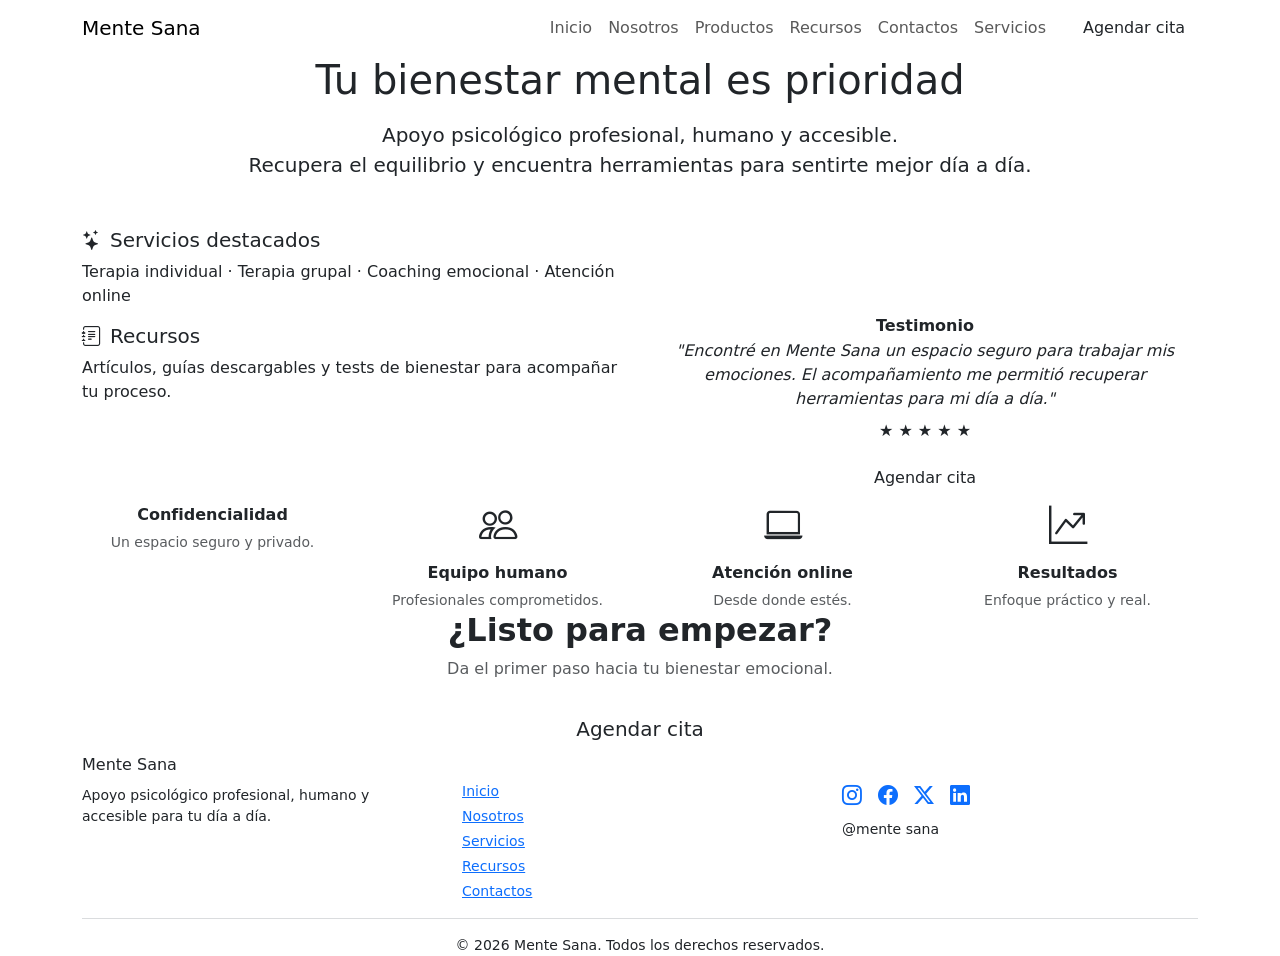
==== index.html @ 9eb772b4 "Add files via upload" ====
<!DOCTYPE html>
<html lang="es">
<head>
  <meta charset="UTF-8">
  <meta name="viewport" content="width=device-width, initial-scale=1.0">
  <title>Mente Sana — Tu bienestar mental es prioridad</title>

  <!-- Bootstrap 5 -->
  <link href="https://cdn.jsdelivr.net/npm/bootstrap@5.3.3/dist/css/bootstrap.min.css" rel="stylesheet">
  <!-- Bootstrap Icons -->
  <link href="https://cdn.jsdelivr.net/npm/bootstrap-icons@1.11.3/font/bootstrap-icons.css" rel="stylesheet">
  <!-- Fuentes -->
  <link rel="preconnect" href="https://fonts.googleapis.com">
  <link rel="preconnect" href="https://fonts.gstatic.com" crossorigin>
  <link href="https://fonts.googleapis.com/css2?family=Poppins:wght@500;600;700;800&family=Inter:wght@400;500;600&display=swap" rel="stylesheet">
  <!-- Estilos propios -->
  <link href="styles.css" rel="stylesheet">
</head>
<body>

  <div class="ms-topband"></div>

  <nav class="navbar navbar-expand-lg ms-nav sticky-top">
    <div class="container">
      <a class="navbar-brand" href="index.html">Mente Sana</a>
      <button class="navbar-toggler" type="button" data-bs-toggle="collapse" data-bs-target="#navMenu">
        <span class="navbar-toggler-icon"></span>
      </button>
      <div class="collapse navbar-collapse" id="navMenu">
        <ul class="navbar-nav ms-auto align-items-lg-center">
          <li class="nav-item"><a class="nav-link" href="index.html">Inicio</a></li>
          <li class="nav-item"><a class="nav-link" href="nosotros.html">Nosotros</a></li>
          <li class="nav-item"><a class="nav-link" href="productos.html">Productos</a></li>
          <li class="nav-item"><a class="nav-link" href="recursos.html">Recursos</a></li>
          <li class="nav-item"><a class="nav-link" href="contactos.html">Contactos</a></li>
          <li class="nav-item"><a class="nav-link" href="servicios.html">Servicios</a></li>
          <li class="nav-item ms-lg-3 mt-2 mt-lg-0">
            <a class="btn btn-ms" href="agendar.html">Agendar cita</a>
          </li>
        </ul>
      </div>
    </div>
  </nav>


  <header class="ms-hero">
    <div class="container">
      <div class="text-center mb-4">
        <h1>Tu bienestar mental es prioridad</h1>
        <p class="lead mt-3">Apoyo psicológico profesional, humano y accesible.<br>
          Recupera el equilibrio y encuentra herramientas para sentirte mejor día a día.</p>
      </div>

      <div class="row g-4 mt-2 align-items-stretch">
        <!-- Tarjeta servicios + recursos -->
        <div class="col-lg-6">
          <div class="ms-floatcard h-100 reveal">
            <h5 class="mb-2"><i class="bi bi-stars text-purple me-2"></i>Servicios destacados</h5>
            <p class="mb-3">Terapia individual · Terapia grupal · Coaching emocional · Atención online</p>
            <h5 class="mb-2"><i class="bi bi-journal-text text-purple me-2"></i>Recursos</h5>
            <p class="mb-0">Artículos, guías descargables y tests de bienestar para acompañar tu proceso.</p>
          </div>
        </div>
        <!-- Tarjeta testimonio -->
        <div class="col-lg-6">
          <div class="ms-floatcard h-100 text-center reveal">
            <div class="ms-avatar d-flex align-items-center justify-content-center mb-3">
              <i class="bi bi-person-fill" style="font-size:3rem;color:#fff;"></i>
            </div>
            <h6 class="fw-bold mb-1">Testimonio</h6>
            <p class="fst-italic mb-2">"Encontré en Mente Sana un espacio seguro para trabajar mis emociones.
              El acompañamiento me permitió recuperar herramientas para mi día a día."</p>
            <div class="ms-stars mb-3">★ ★ ★ ★ ★</div>
            <a href="agendar.html" class="btn btn-ms">Agendar cita</a>
          </div>
        </div>
      </div>
    </div>
  </header>

  <section class="section bg-lav">
    <div class="container">
      <div class="row g-4 text-center">
        <div class="col-6 col-md-3 reveal">
          <i class="bi bi-shield-heart text-purple" style="font-size:2.4rem;"></i>
          <h6 class="mt-2 fw-bold">Confidencialidad</h6>
          <p class="text-muted small mb-0">Un espacio seguro y privado.</p>
        </div>
        <div class="col-6 col-md-3 reveal">
          <i class="bi bi-people text-purple" style="font-size:2.4rem;"></i>
          <h6 class="mt-2 fw-bold">Equipo humano</h6>
          <p class="text-muted small mb-0">Profesionales comprometidos.</p>
        </div>
        <div class="col-6 col-md-3 reveal">
          <i class="bi bi-laptop text-purple" style="font-size:2.4rem;"></i>
          <h6 class="mt-2 fw-bold">Atención online</h6>
          <p class="text-muted small mb-0">Desde donde estés.</p>
        </div>
        <div class="col-6 col-md-3 reveal">
          <i class="bi bi-graph-up-arrow text-purple" style="font-size:2.4rem;"></i>
          <h6 class="mt-2 fw-bold">Resultados</h6>
          <p class="text-muted small mb-0">Enfoque práctico y real.</p>
        </div>
      </div>
    </div>
  </section>

  <section class="section text-center">
    <div class="container">
      <h2 class="fw-bold mb-2 reveal">¿Listo para empezar?</h2>
      <p class="text-muted mb-4 reveal">Da el primer paso hacia tu bienestar emocional.</p>
      <a href="agendar.html" class="btn btn-ms btn-lg reveal">Agendar cita</a>
    </div>
  </section>

  <footer class="ms-footer">
    <div class="container">
      <div class="row gy-4">
        <div class="col-md-4">
          <div class="brand mb-2">Mente Sana</div>
          <p class="small mb-0">Apoyo psicológico profesional, humano y accesible para tu día a día.</p>
        </div>
        <div class="col-md-4">
          <h6 class="text-white">Navegación</h6>
          <div class="d-flex flex-column gap-1 small">
            <a href="index.html">Inicio</a>
            <a href="nosotros.html">Nosotros</a>
            <a href="servicios.html">Servicios</a>
            <a href="recursos.html">Recursos</a>
            <a href="contactos.html">Contactos</a>
          </div>
        </div>
        <div class="col-md-4">
          <h6 class="text-white">Síguenos</h6>
          <div class="fs-5 d-flex gap-3">
            <a href="#"><i class="bi bi-instagram"></i></a>
            <a href="#"><i class="bi bi-facebook"></i></a>
            <a href="#"><i class="bi bi-twitter-x"></i></a>
            <a href="#"><i class="bi bi-linkedin"></i></a>
          </div>
          <p class="small mt-2 mb-0">@mente sana</p>
        </div>
      </div>
      <hr class="border-secondary my-3">
      <p class="text-center small mb-0">© 2026 Mente Sana. Todos los derechos reservados.</p>
    </div>
  </footer>

  <script src="https://cdn.jsdelivr.net/npm/bootstrap@5.3.3/dist/js/bootstrap.bundle.min.js"></script>
  <script src="js/main.js"></script>
</body>
</html>
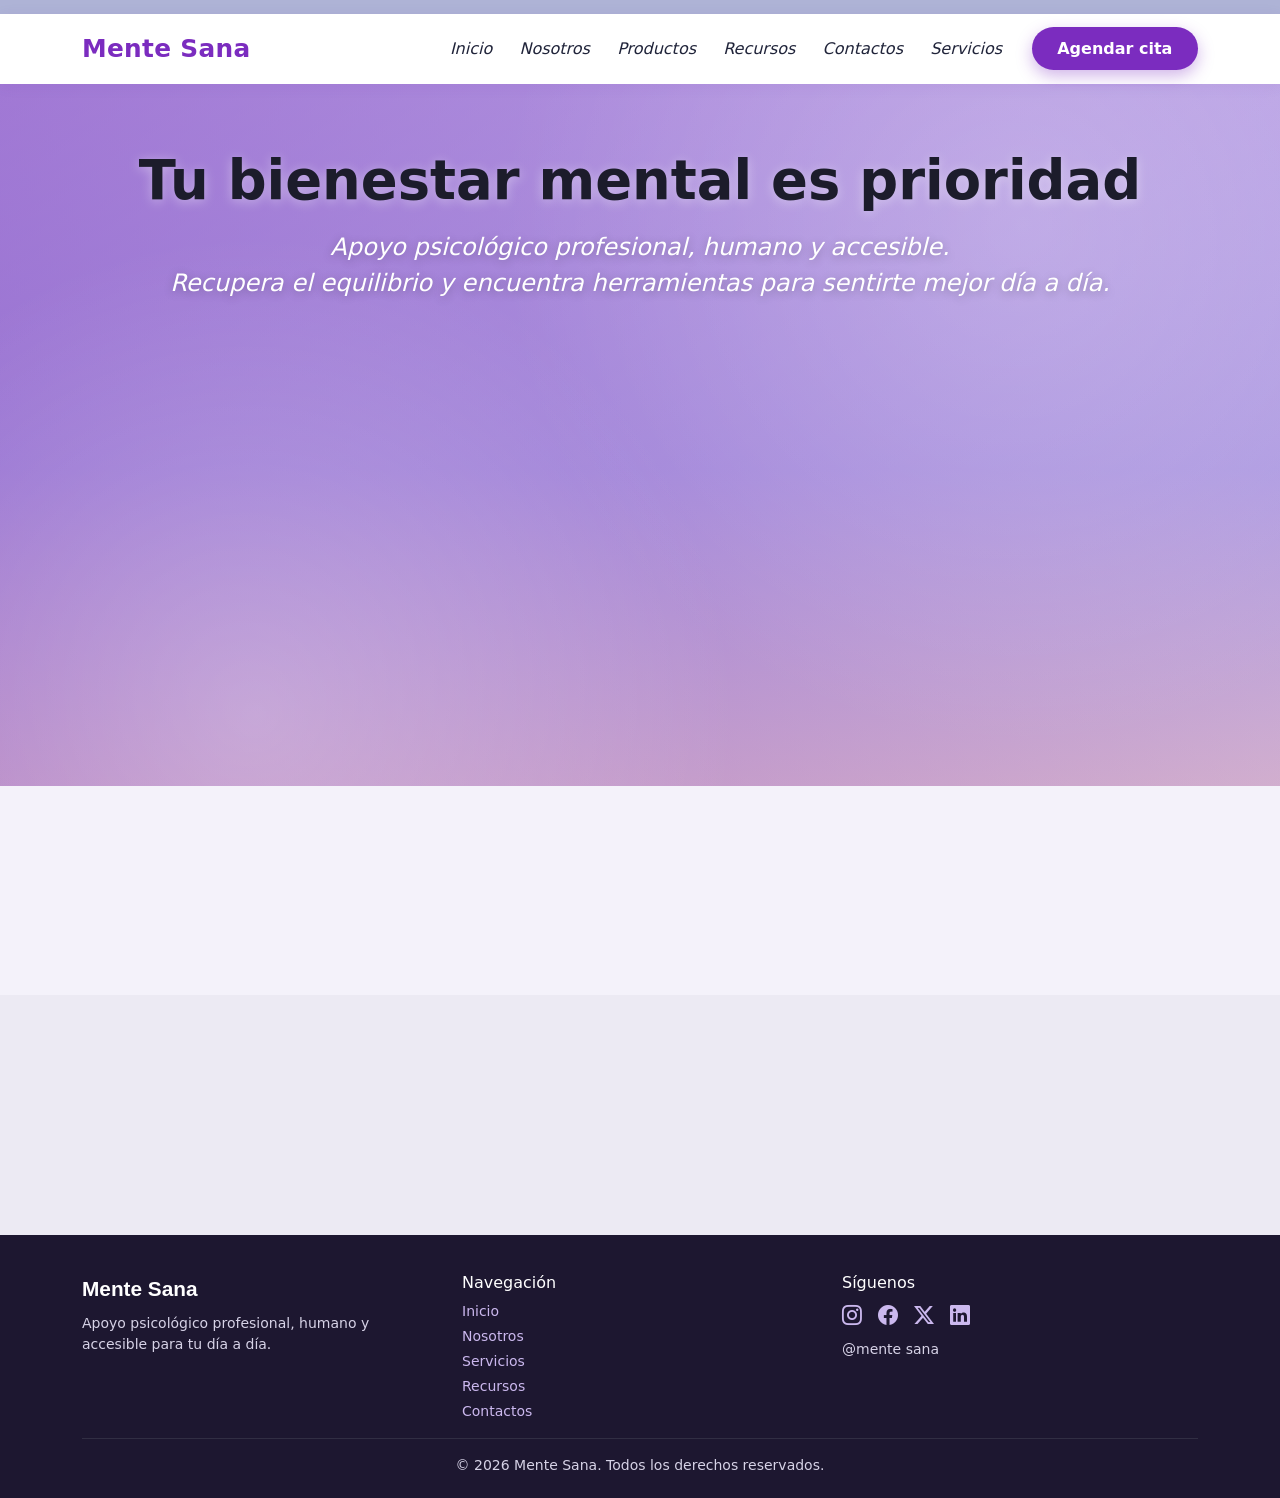
==== commit 8eea215e: "Update index.html" ====
--- a/index.html
+++ b/index.html
@@ -14,7 +14,7 @@
   <link rel="preconnect" href="https://fonts.gstatic.com" crossorigin>
   <link href="https://fonts.googleapis.com/css2?family=Poppins:wght@500;600;700;800&family=Inter:wght@400;500;600&display=swap" rel="stylesheet">
   <!-- Estilos propios -->
-  <link href="styles.css" rel="stylesheet">
+  <link rel="stylesheet" href="css/styles.css">
 </head>
 <body>
 
--- a/css/styles.css
+++ b/css/styles.css
@@ -0,0 +1,319 @@
+/* =========================================================
+   MENTE SANA — Hoja de estilos principal
+   Paleta morada + lavanda, tipografía Poppins / Inter
+   ========================================================= */
+
+:root {
+  --ms-purple: #7B2CBF;
+  --ms-purple-dark: #5E1B9E;
+  --ms-purple-light: #9D4EDD;
+  --ms-lavender: #ECEAF4;
+  --ms-lavender-soft: #F4F2FA;
+  --ms-band: #AEB3D6;
+  --ms-bg: #ECEAF3;
+  --ms-card: #ffffff;
+  --ms-text: #20243a;
+  --ms-muted: #6b7280;
+  --ms-shadow: 0 12px 35px rgba(94, 27, 158, .12);
+  --ms-shadow-sm: 0 6px 18px rgba(94, 27, 158, .10);
+}
+
+* { scroll-behavior: smooth; }
+
+body {
+  font-family: 'Inter', system-ui, -apple-system, sans-serif;
+  color: var(--ms-text);
+  background: var(--ms-bg);
+  margin: 0;
+}
+
+h1, h2, h3, h4, h5, .display-title, .navbar-brand {
+  font-family: 'Poppins', system-ui, sans-serif;
+}
+
+/* ---------- Barra superior lavanda ---------- */
+.ms-topband {
+  height: 14px;
+  background: var(--ms-band);
+}
+
+/* ---------- Navbar ---------- */
+.navbar.ms-nav {
+  background: #ffffff;
+  box-shadow: 0 2px 14px rgba(94, 27, 158, .07);
+  padding-top: .7rem;
+  padding-bottom: .7rem;
+}
+
+.navbar-brand {
+  font-weight: 700;
+  font-size: 1.55rem;
+  color: var(--ms-purple) !important;
+  letter-spacing: .3px;
+}
+
+.ms-nav .nav-link {
+  color: var(--ms-text) !important;
+  font-weight: 500;
+  font-style: italic;
+  margin: 0 .35rem;
+  position: relative;
+  transition: color .2s ease;
+}
+
+.ms-nav .nav-link:hover,
+.ms-nav .nav-link.active {
+  color: var(--ms-purple) !important;
+}
+
+.ms-nav .nav-link::after {
+  content: "";
+  position: absolute;
+  left: 0; bottom: -4px;
+  height: 2px; width: 0;
+  background: var(--ms-purple);
+  transition: width .25s ease;
+}
+.ms-nav .nav-link:hover::after,
+.ms-nav .nav-link.active::after { width: 100%; }
+
+/* ---------- Botones ---------- */
+.btn-ms {
+  background: var(--ms-purple);
+  color: #fff;
+  font-weight: 600;
+  border: none;
+  border-radius: 30px;
+  padding: .6rem 1.6rem;
+  transition: transform .15s ease, background .2s ease, box-shadow .2s ease;
+  box-shadow: 0 6px 16px rgba(123, 44, 191, .35);
+}
+.btn-ms:hover {
+  background: var(--ms-purple-dark);
+  color: #fff;
+  transform: translateY(-2px);
+  box-shadow: 0 10px 22px rgba(123, 44, 191, .42);
+}
+
+.btn-ms-soft {
+  background: var(--ms-purple);
+  color: #fff;
+  border: none;
+  border-radius: 10px;
+  padding: .5rem 1.4rem;
+  font-weight: 600;
+  transition: background .2s ease, transform .15s ease;
+}
+.btn-ms-soft:hover { background: var(--ms-purple-dark); color:#fff; transform: translateY(-2px); }
+
+/* ---------- Hero principal ---------- */
+.ms-hero {
+  position: relative;
+  min-height: 78vh;
+  display: flex;
+  align-items: center;
+  background:
+    linear-gradient(120deg, rgba(123,44,191,.55), rgba(157,78,221,.30)),
+    linear-gradient(180deg, #cfd6ef 0%, #b9c2e6 55%, #e8d8c8 100%);
+  overflow: hidden;
+}
+.ms-hero::after {
+  content:"";
+  position:absolute; inset:0;
+  background: radial-gradient(circle at 20% 90%, rgba(255,255,255,.25), transparent 40%),
+              radial-gradient(circle at 80% 20%, rgba(255,255,255,.20), transparent 45%);
+}
+.ms-hero .container { position: relative; z-index: 2; }
+.ms-hero h1 {
+  font-weight: 800;
+  font-size: clamp(2rem, 5vw, 3.4rem);
+  color: #1c1c2b;
+  text-shadow: 0 2px 12px rgba(255,255,255,.4);
+}
+.ms-hero .lead {
+  color: #ffffff;
+  font-style: italic;
+  font-size: clamp(1rem, 2.2vw, 1.5rem);
+  text-shadow: 0 2px 10px rgba(0,0,0,.25);
+}
+
+/* Tarjetas flotantes del hero */
+.ms-floatcard {
+  background: rgba(255,255,255,.78);
+  backdrop-filter: blur(6px);
+  border-radius: 22px;
+  padding: 1.8rem;
+  box-shadow: var(--ms-shadow);
+}
+.ms-floatcard h5 { font-weight: 700; color: var(--ms-text); }
+
+.ms-avatar {
+  width: 110px; height: 110px;
+  border-radius: 50%;
+  object-fit: cover;
+  border: 4px solid #fff;
+  margin: 0 auto;
+  display:block;
+  background: linear-gradient(135deg, var(--ms-purple-light), var(--ms-purple));
+}
+.ms-stars { color: #f6b40a; font-size: 1.1rem; letter-spacing: 2px; }
+
+/* ---------- Cabecera de sección interna ---------- */
+.ms-pagehead {
+  text-align: center;
+  padding: 2.6rem 1rem 1.2rem;
+}
+.ms-pagehead h2 { font-weight: 700; color: var(--ms-text); }
+.ms-pagehead p { color: var(--ms-muted); margin-bottom: 0; }
+
+/* ---------- Tarjetas genéricas ---------- */
+.ms-card {
+  background: var(--ms-card);
+  border-radius: 20px;
+  box-shadow: var(--ms-shadow-sm);
+  overflow: hidden;
+  height: 100%;
+  transition: transform .2s ease, box-shadow .2s ease;
+  border: 1px solid rgba(123,44,191,.06);
+}
+.ms-card:hover { transform: translateY(-6px); box-shadow: var(--ms-shadow); }
+
+/* Imagen-placeholder con degradado + icono */
+.ms-imgph {
+  height: 190px;
+  display: flex;
+  align-items: center;
+  justify-content: center;
+  color: #fff;
+  font-size: 3rem;
+  background: linear-gradient(135deg, var(--ms-purple-light), var(--ms-purple));
+}
+.ms-imgph.alt1 { background: linear-gradient(135deg, #9d8df1, #6a5acd); }
+.ms-imgph.alt2 { background: linear-gradient(135deg, #f0a6c9, #b15fa8); }
+.ms-imgph.alt3 { background: linear-gradient(135deg, #7dd0c4, #3a9b8f); }
+.ms-imgph.alt4 { background: linear-gradient(135deg, #f7b267, #e98a3c); }
+
+/* ---------- Sección Nosotros ---------- */
+.ms-feature-icon {
+  width: 120px; height: 120px; flex: 0 0 120px;
+  border-radius: 16px;
+  display:flex; align-items:center; justify-content:center;
+  color:#fff; font-size: 2.4rem;
+  background: linear-gradient(135deg, var(--ms-purple-light), var(--ms-purple));
+}
+
+/* ---------- Sección Servicios (fondo oscuro) ---------- */
+.ms-services {
+  background:
+    linear-gradient(180deg, rgba(20,15,35,.85), rgba(20,15,35,.85)),
+    linear-gradient(135deg, #3b2a55, #1d1530);
+  padding: 3rem 0 4rem;
+}
+.ms-services h2 { color:#fff; }
+.ms-service-card {
+  background: rgba(255,255,255,.92);
+  border-radius: 22px;
+  padding: 1.4rem;
+  height: 100%;
+  box-shadow: var(--ms-shadow);
+}
+.ms-service-card .ms-imgph { border-radius: 14px; height: 170px; }
+
+/* ---------- Formularios ---------- */
+.ms-form-card {
+  background: rgba(255,255,255,.65);
+  border-radius: 22px;
+  padding: 2rem;
+  box-shadow: var(--ms-shadow-sm);
+}
+.form-control, .form-select {
+  border-radius: 12px;
+  padding: .8rem 1rem;
+  border: 1px solid #e2def0;
+}
+.form-control:focus, .form-select:focus {
+  border-color: var(--ms-purple-light);
+  box-shadow: 0 0 0 .2rem rgba(123,44,191,.15);
+}
+
+/* ---------- Mapa / ubicación ---------- */
+.ms-map {
+  border-radius: 18px;
+  min-height: 320px;
+  background:
+    radial-gradient(circle at 70% 45%, rgba(214,40,57,.0) 0 18px, transparent 19px),
+    linear-gradient(135deg, #f3d9c0, #e8c4a8 60%, #cfe2f3);
+  position: relative;
+  display:flex; align-items:center; justify-content:center;
+  box-shadow: var(--ms-shadow-sm);
+}
+.ms-map .pin {
+  font-size: 3.2rem; color: #d62839;
+  filter: drop-shadow(0 6px 6px rgba(0,0,0,.25));
+}
+
+/* ---------- Agendar cita ---------- */
+.ms-appoint {
+  background:
+    linear-gradient(180deg, rgba(20,20,35,.78), rgba(20,20,35,.78)),
+    linear-gradient(135deg, #2c2640, #14101f);
+  padding: 2.4rem 0 4rem;
+}
+.ms-appoint h2, .ms-appoint .subtitle { color:#fff; }
+.ms-panel {
+  background:#fff;
+  border-radius: 18px;
+  padding: 1.6rem;
+  height: 100%;
+  box-shadow: var(--ms-shadow);
+}
+.ms-panel h4 { color: var(--ms-purple); font-weight:700; text-align:center; }
+
+/* Calendario */
+.ms-cal-head { display:flex; align-items:center; justify-content:space-between; margin-bottom:.4rem; }
+.ms-cal-head .month { font-weight:700; font-size:1.25rem; text-align:center; flex:1; }
+.ms-cal-nav { background:none; border:none; color:var(--ms-text); font-size:1.4rem; cursor:pointer; }
+.ms-cal-year { text-align:center; color:var(--ms-muted); margin-bottom:.6rem; }
+table.ms-cal { width:100%; text-align:center; border-collapse:collapse; }
+table.ms-cal th { color:var(--ms-text); padding:.35rem 0; font-weight:700; }
+table.ms-cal td { padding:.35rem 0; cursor:pointer; border-radius:8px; transition: background .15s ease; }
+table.ms-cal td:hover:not(.empty) { background: var(--ms-lavender); }
+table.ms-cal td.sun { color:#d62839; }
+table.ms-cal td.selected { background: var(--ms-purple); color:#fff; font-weight:700; }
+
+.ms-check { font-size: 5rem; color:#22c55e; }
+
+/* Confirmación oculta por defecto */
+#confirmBox { display:none; }
+
+/* ---------- Footer ---------- */
+.ms-footer {
+  background: #1d1730;
+  color: #d6d2e6;
+  padding: 2.4rem 0 1.4rem;
+}
+.ms-footer a { color:#cbb8ee; text-decoration:none; }
+.ms-footer a:hover { color:#fff; }
+.ms-footer .brand { color:#fff; font-weight:700; font-family:'Poppins',sans-serif; font-size:1.3rem; }
+
+/* ---------- Utilidades ---------- */
+.section { padding: 3rem 0; }
+.text-purple { color: var(--ms-purple) !important; }
+.bg-lav { background: var(--ms-lavender-soft); }
+
+/* Animación de aparición */
+.reveal { opacity:0; transform: translateY(22px); transition: opacity .6s ease, transform .6s ease; }
+.reveal.show { opacity:1; transform:none; }
+
+@media (prefers-reduced-motion: reduce) {
+  * { scroll-behavior: auto; }
+  .reveal { transition:none; opacity:1; transform:none; }
+}
+
+/* ---------- Responsive ---------- */
+@media (max-width: 991px) {
+  .ms-hero { min-height: auto; padding: 3rem 0; }
+  .ms-feature-icon { width:90px; height:90px; flex-basis:90px; font-size:1.9rem; }
+}
+
+.card-img-top{height:220px;object-fit:cover;width:100%;}
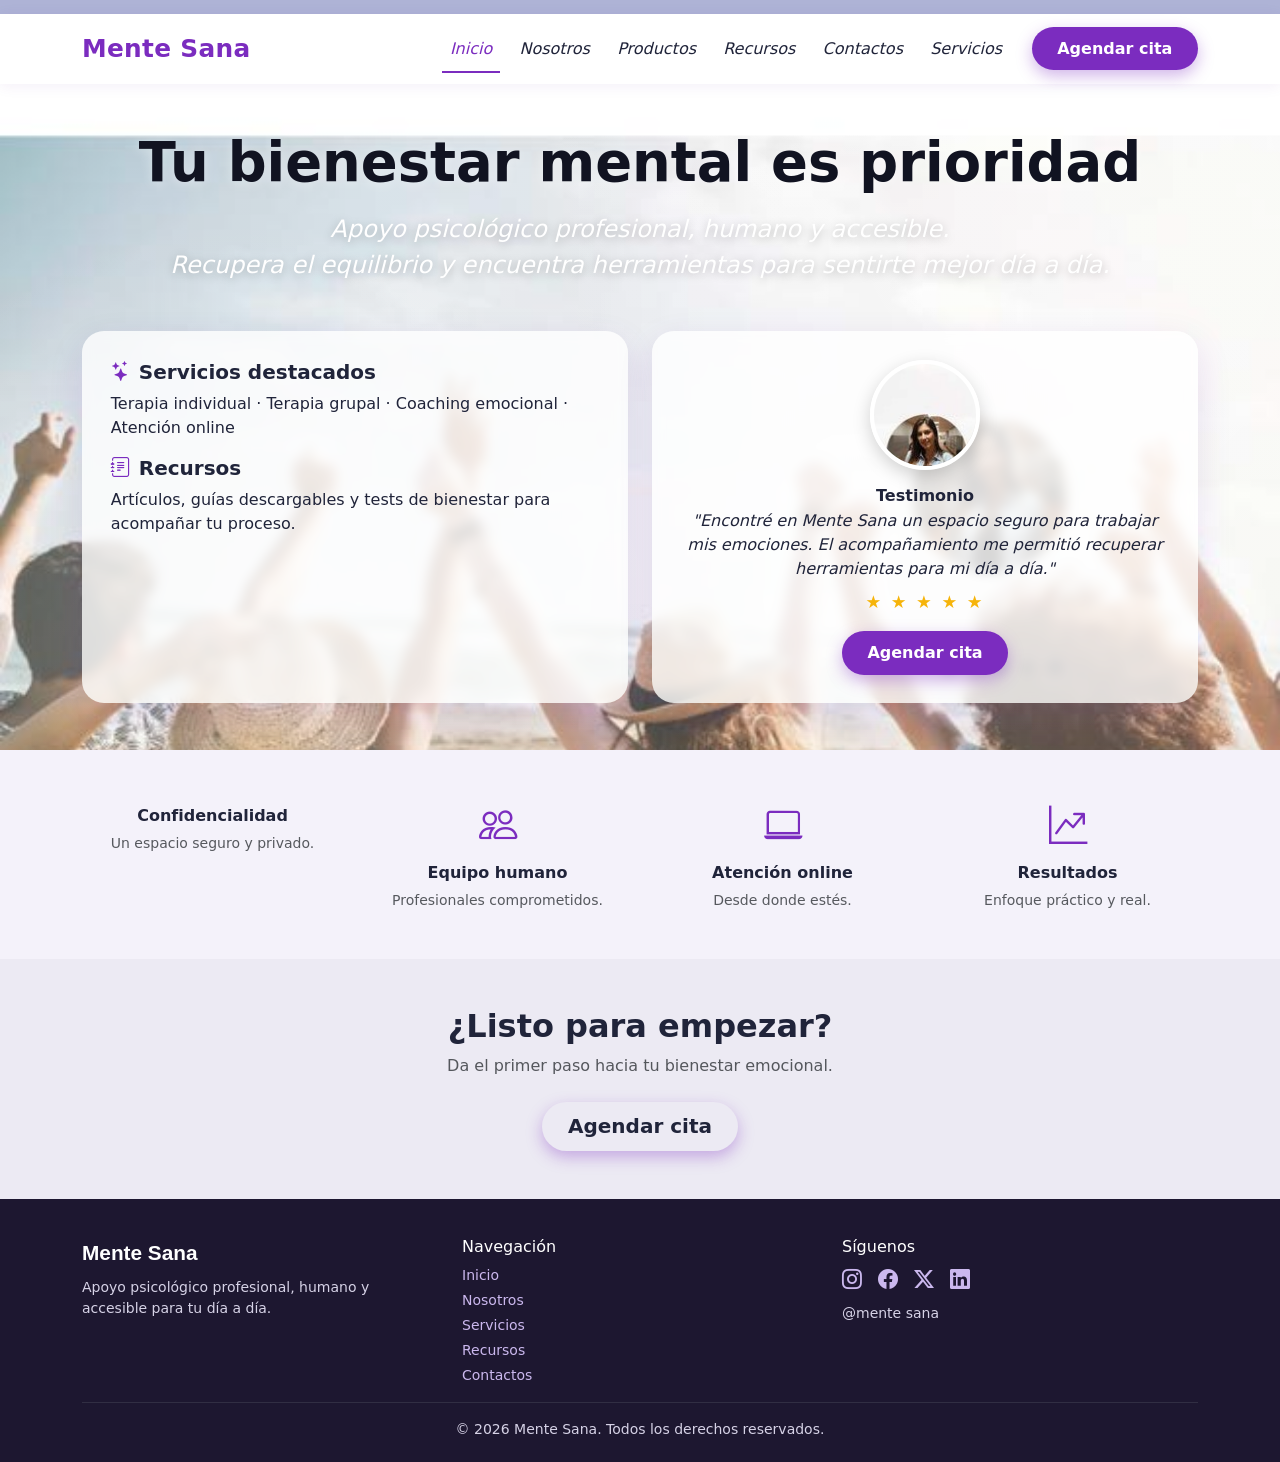
==== commit 3edc184b: "Add files via upload" ====
--- a/index.html
+++ b/index.html
@@ -14,7 +14,7 @@
   <link rel="preconnect" href="https://fonts.gstatic.com" crossorigin>
   <link href="https://fonts.googleapis.com/css2?family=Poppins:wght@500;600;700;800&family=Inter:wght@400;500;600&display=swap" rel="stylesheet">
   <!-- Estilos propios -->
-  <link rel="stylesheet" href="css/styles.css">
+  <link href="styles.css" rel="stylesheet">
 </head>
 <body>
 
@@ -64,9 +64,7 @@
         <!-- Tarjeta testimonio -->
         <div class="col-lg-6">
           <div class="ms-floatcard h-100 text-center reveal">
-            <div class="ms-avatar d-flex align-items-center justify-content-center mb-3">
-              <i class="bi bi-person-fill" style="font-size:3rem;color:#fff;"></i>
-            </div>
+            <img src="imagenes/testimonial.jpg" class="ms-avatar mb-3" alt="Testimonio de paciente">
             <h6 class="fw-bold mb-1">Testimonio</h6>
             <p class="fst-italic mb-2">"Encontré en Mente Sana un espacio seguro para trabajar mis emociones.
               El acompañamiento me permitió recuperar herramientas para mi día a día."</p>
@@ -147,6 +145,6 @@
   </footer>
 
   <script src="https://cdn.jsdelivr.net/npm/bootstrap@5.3.3/dist/js/bootstrap.bundle.min.js"></script>
-  <script src="js/main.js"></script>
+  <script src="main.js"></script>
 </body>
 </html>
--- a/styles.css
+++ b/styles.css
@@ -0,0 +1,332 @@
+/* =========================================================
+   MENTE SANA — Hoja de estilos principal
+   Paleta morada + lavanda, tipografía Poppins / Inter
+   ========================================================= */
+
+:root {
+  --ms-purple: #7B2CBF;
+  --ms-purple-dark: #5E1B9E;
+  --ms-purple-light: #9D4EDD;
+  --ms-lavender: #ECEAF4;
+  --ms-lavender-soft: #F4F2FA;
+  --ms-band: #AEB3D6;
+  --ms-bg: #ECEAF3;
+  --ms-card: #ffffff;
+  --ms-text: #20243a;
+  --ms-muted: #6b7280;
+  --ms-shadow: 0 12px 35px rgba(94, 27, 158, .12);
+  --ms-shadow-sm: 0 6px 18px rgba(94, 27, 158, .10);
+}
+
+* { scroll-behavior: smooth; }
+
+body {
+  font-family: 'Inter', system-ui, -apple-system, sans-serif;
+  color: var(--ms-text);
+  background: var(--ms-bg);
+  margin: 0;
+}
+
+h1, h2, h3, h4, h5, .display-title, .navbar-brand {
+  font-family: 'Poppins', system-ui, sans-serif;
+}
+
+/* ---------- Barra superior lavanda ---------- */
+.ms-topband {
+  height: 14px;
+  background: var(--ms-band);
+}
+
+/* ---------- Navbar ---------- */
+.navbar.ms-nav {
+  background: #ffffff;
+  box-shadow: 0 2px 14px rgba(94, 27, 158, .07);
+  padding-top: .7rem;
+  padding-bottom: .7rem;
+}
+
+.navbar-brand {
+  font-weight: 700;
+  font-size: 1.55rem;
+  color: var(--ms-purple) !important;
+  letter-spacing: .3px;
+}
+
+.ms-nav .nav-link {
+  color: var(--ms-text) !important;
+  font-weight: 500;
+  font-style: italic;
+  margin: 0 .35rem;
+  position: relative;
+  transition: color .2s ease;
+}
+
+.ms-nav .nav-link:hover,
+.ms-nav .nav-link.active {
+  color: var(--ms-purple) !important;
+}
+
+.ms-nav .nav-link::after {
+  content: "";
+  position: absolute;
+  left: 0; bottom: -4px;
+  height: 2px; width: 0;
+  background: var(--ms-purple);
+  transition: width .25s ease;
+}
+.ms-nav .nav-link:hover::after,
+.ms-nav .nav-link.active::after { width: 100%; }
+
+/* ---------- Botones ---------- */
+.btn-ms {
+  background: var(--ms-purple);
+  color: #fff;
+  font-weight: 600;
+  border: none;
+  border-radius: 30px;
+  padding: .6rem 1.6rem;
+  transition: transform .15s ease, background .2s ease, box-shadow .2s ease;
+  box-shadow: 0 6px 16px rgba(123, 44, 191, .35);
+}
+.btn-ms:hover {
+  background: var(--ms-purple-dark);
+  color: #fff;
+  transform: translateY(-2px);
+  box-shadow: 0 10px 22px rgba(123, 44, 191, .42);
+}
+
+.btn-ms-soft {
+  background: var(--ms-purple);
+  color: #fff;
+  border: none;
+  border-radius: 10px;
+  padding: .5rem 1.4rem;
+  font-weight: 600;
+  transition: background .2s ease, transform .15s ease;
+}
+.btn-ms-soft:hover { background: var(--ms-purple-dark); color:#fff; transform: translateY(-2px); }
+
+/* ---------- Hero principal ---------- */
+.ms-hero {
+  position: relative;
+  min-height: 78vh;
+  display: flex;
+  align-items: center;
+  background:
+    linear-gradient(180deg, rgba(255,255,255,.28), rgba(255,255,255,.18)),
+    url("imagenes/home-bg.jpg") center/cover no-repeat;
+  overflow: hidden;
+}
+.ms-hero::after {
+  content:"";
+  position:absolute; inset:0;
+  background: radial-gradient(circle at 20% 90%, rgba(255,255,255,.25), transparent 40%),
+              radial-gradient(circle at 80% 20%, rgba(255,255,255,.20), transparent 45%);
+}
+.ms-hero .container { position: relative; z-index: 2; }
+.ms-hero h1 {
+  font-weight: 800;
+  font-size: clamp(2rem, 5vw, 3.4rem);
+  color: #1c1c2b;
+  text-shadow: 0 2px 12px rgba(255,255,255,.4);
+}
+.ms-hero .lead {
+  color: #ffffff;
+  font-style: italic;
+  font-size: clamp(1rem, 2.2vw, 1.5rem);
+  text-shadow: 0 2px 10px rgba(0,0,0,.25);
+}
+
+/* Tarjetas flotantes del hero */
+.ms-floatcard {
+  background: rgba(255,255,255,.78);
+  backdrop-filter: blur(6px);
+  border-radius: 22px;
+  padding: 1.8rem;
+  box-shadow: var(--ms-shadow);
+}
+.ms-floatcard h5 { font-weight: 700; color: var(--ms-text); }
+
+.ms-avatar {
+  width: 110px; height: 110px;
+  border-radius: 50%;
+  object-fit: cover;
+  border: 4px solid #fff;
+  margin: 0 auto;
+  display:block;
+  background: linear-gradient(135deg, var(--ms-purple-light), var(--ms-purple));
+}
+.ms-stars { color: #f6b40a; font-size: 1.1rem; letter-spacing: 2px; }
+
+/* ---------- Cabecera de sección interna ---------- */
+.ms-pagehead {
+  text-align: center;
+  padding: 2.6rem 1rem 1.2rem;
+}
+.ms-pagehead h2 { font-weight: 700; color: var(--ms-text); }
+.ms-pagehead p { color: var(--ms-muted); margin-bottom: 0; }
+
+/* ---------- Tarjetas genéricas ---------- */
+.ms-card {
+  background: var(--ms-card);
+  border-radius: 20px;
+  box-shadow: var(--ms-shadow-sm);
+  overflow: hidden;
+  height: 100%;
+  transition: transform .2s ease, box-shadow .2s ease;
+  border: 1px solid rgba(123,44,191,.06);
+}
+.ms-card:hover { transform: translateY(-6px); box-shadow: var(--ms-shadow); }
+
+/* Imagen-placeholder con degradado + icono */
+.ms-imgph {
+  height: 190px;
+  display: flex;
+  align-items: center;
+  justify-content: center;
+  color: #fff;
+  font-size: 3rem;
+  background: linear-gradient(135deg, var(--ms-purple-light), var(--ms-purple));
+}
+.ms-imgph.alt1 { background: linear-gradient(135deg, #9d8df1, #6a5acd); }
+.ms-imgph.alt2 { background: linear-gradient(135deg, #f0a6c9, #b15fa8); }
+.ms-imgph.alt3 { background: linear-gradient(135deg, #7dd0c4, #3a9b8f); }
+.ms-imgph.alt4 { background: linear-gradient(135deg, #f7b267, #e98a3c); }
+
+/* ---------- Sección Nosotros ---------- */
+.ms-feature-icon {
+  width: 120px; height: 120px; flex: 0 0 120px;
+  border-radius: 16px;
+  display:flex; align-items:center; justify-content:center;
+  color:#fff; font-size: 2.4rem;
+  background: linear-gradient(135deg, var(--ms-purple-light), var(--ms-purple));
+}
+
+/* ---------- Sección Servicios (fondo oscuro) ---------- */
+.ms-services {
+  background:
+    linear-gradient(180deg, rgba(0,0,0,.34), rgba(0,0,0,.40)),
+    url("imagenes/services-bg.jpg") center/cover no-repeat;
+  padding: 3rem 0 4rem;
+}
+.ms-services h2 { color:#fff; }
+.ms-service-card {
+  background: rgba(255,255,255,.92);
+  border-radius: 22px;
+  padding: 1.4rem;
+  height: 100%;
+  box-shadow: var(--ms-shadow);
+}
+.ms-service-card .ms-imgph { border-radius: 14px; height: 170px; }
+
+/* ---------- Formularios ---------- */
+.ms-form-card {
+  background: rgba(255,255,255,.65);
+  border-radius: 22px;
+  padding: 2rem;
+  box-shadow: var(--ms-shadow-sm);
+}
+.form-control, .form-select {
+  border-radius: 12px;
+  padding: .8rem 1rem;
+  border: 1px solid #e2def0;
+}
+.form-control:focus, .form-select:focus {
+  border-color: var(--ms-purple-light);
+  box-shadow: 0 0 0 .2rem rgba(123,44,191,.15);
+}
+
+/* ---------- Mapa / ubicación ---------- */
+.ms-map {
+  border-radius: 18px;
+  min-height: 320px;
+  background:
+    radial-gradient(circle at 70% 45%, rgba(214,40,57,.0) 0 18px, transparent 19px),
+    linear-gradient(135deg, #f3d9c0, #e8c4a8 60%, #cfe2f3);
+  position: relative;
+  display:flex; align-items:center; justify-content:center;
+  box-shadow: var(--ms-shadow-sm);
+}
+.ms-map .pin {
+  font-size: 3.2rem; color: #d62839;
+  filter: drop-shadow(0 6px 6px rgba(0,0,0,.25));
+}
+
+/* ---------- Agendar cita ---------- */
+.ms-appoint {
+  background:
+    linear-gradient(180deg, rgba(12,18,31,.45), rgba(12,18,31,.55)),
+    url("imagenes/agenda-bg.jpg") center/cover no-repeat;
+  padding: 2.4rem 0 4rem;
+}
+.ms-appoint h2, .ms-appoint .subtitle { color:#fff; }
+.ms-panel {
+  background:#fff;
+  border-radius: 18px;
+  padding: 1.6rem;
+  height: 100%;
+  box-shadow: var(--ms-shadow);
+}
+.ms-panel h4 { color: var(--ms-purple); font-weight:700; text-align:center; }
+
+/* Calendario */
+.ms-cal-head { display:flex; align-items:center; justify-content:space-between; margin-bottom:.4rem; }
+.ms-cal-head .month { font-weight:700; font-size:1.25rem; text-align:center; flex:1; }
+.ms-cal-nav { background:none; border:none; color:var(--ms-text); font-size:1.4rem; cursor:pointer; }
+.ms-cal-year { text-align:center; color:var(--ms-muted); margin-bottom:.6rem; }
+table.ms-cal { width:100%; text-align:center; border-collapse:collapse; }
+table.ms-cal th { color:var(--ms-text); padding:.35rem 0; font-weight:700; }
+table.ms-cal td { padding:.35rem 0; cursor:pointer; border-radius:8px; transition: background .15s ease; }
+table.ms-cal td:hover:not(.empty) { background: var(--ms-lavender); }
+table.ms-cal td.sun { color:#d62839; }
+table.ms-cal td.selected { background: var(--ms-purple); color:#fff; font-weight:700; }
+
+.ms-check { font-size: 5rem; color:#22c55e; }
+
+/* Confirmación oculta por defecto */
+#confirmBox { display:none; }
+
+/* ---------- Footer ---------- */
+.ms-footer {
+  background: #1d1730;
+  color: #d6d2e6;
+  padding: 2.4rem 0 1.4rem;
+}
+.ms-footer a { color:#cbb8ee; text-decoration:none; }
+.ms-footer a:hover { color:#fff; }
+.ms-footer .brand { color:#fff; font-weight:700; font-family:'Poppins',sans-serif; font-size:1.3rem; }
+
+/* ---------- Utilidades ---------- */
+.section { padding: 3rem 0; }
+.text-purple { color: var(--ms-purple) !important; }
+.bg-lav { background: var(--ms-lavender-soft); }
+
+/* Animación de aparición */
+.reveal { opacity:0; transform: translateY(22px); transition: opacity .6s ease, transform .6s ease; }
+.reveal.show { opacity:1; transform:none; }
+
+@media (prefers-reduced-motion: reduce) {
+  * { scroll-behavior: auto; }
+  .reveal { transition:none; opacity:1; transform:none; }
+}
+
+/* ---------- Responsive ---------- */
+@media (max-width: 991px) {
+  .ms-hero { min-height: auto; padding: 3rem 0; }
+  .ms-feature-icon { width:90px; height:90px; flex-basis:90px; font-size:1.9rem; }
+}
+
+.card-img-top{height:220px;object-fit:cover;width:100%;}
+
+
+/* Ajustes de imágenes según el diseño de referencia */
+.ms-hero { min-height: 74vh; }
+.ms-hero h1 { color:#111321; }
+.ms-avatar { border:4px solid #fff; box-shadow:0 6px 18px rgba(0,0,0,.18); }
+.ms-feature-photo{width:170px;height:105px;object-fit:cover;border-radius:4px;box-shadow:var(--ms-shadow-sm);flex:0 0 170px;}
+.ms-services{min-height:620px;}
+.ms-service-card{background:rgba(255,255,255,.82);backdrop-filter:blur(2px);}
+.ms-service-card img{height:170px;object-fit:cover;border-radius:2px;}
+.ms-appoint{min-height:650px;}
+.confirm-img{max-width:170px;width:70%;height:auto;display:block;margin:0 auto 1rem;}
+.card-img-top{height:220px;object-fit:cover;width:100%;}
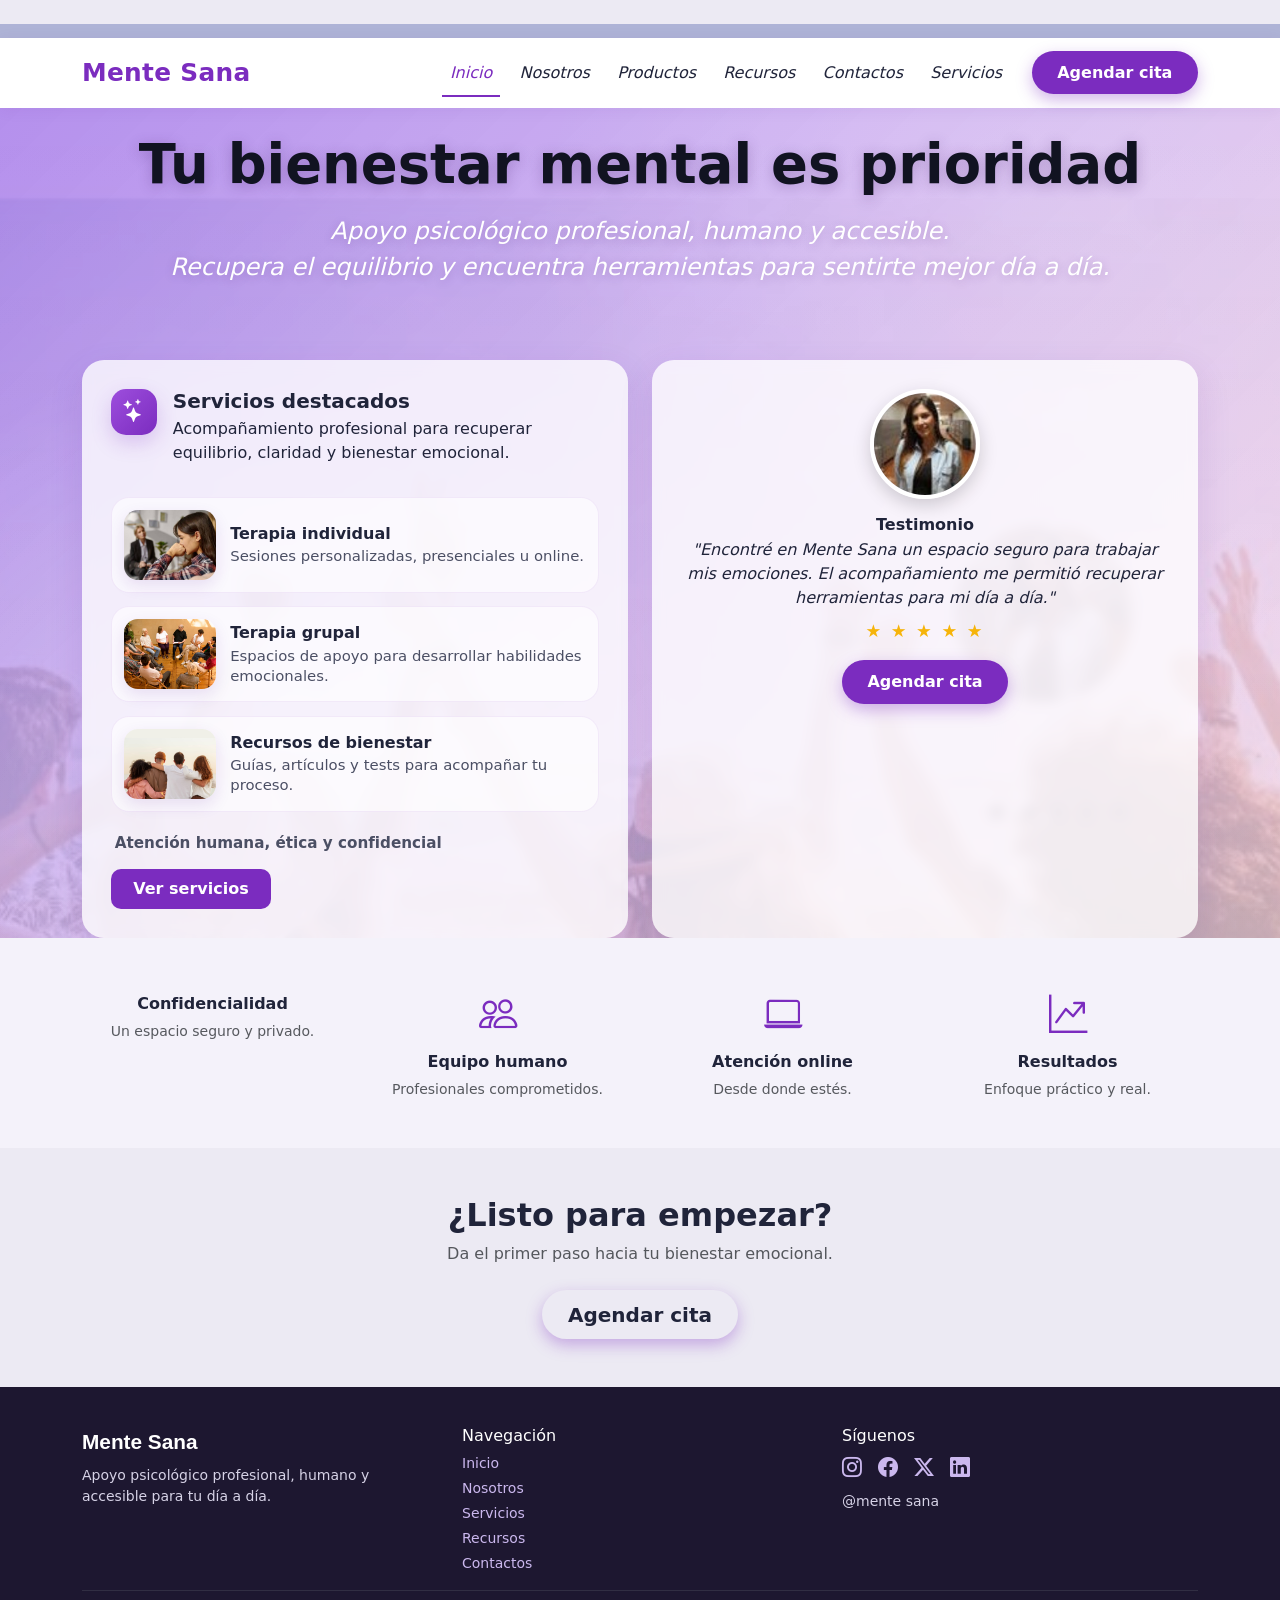
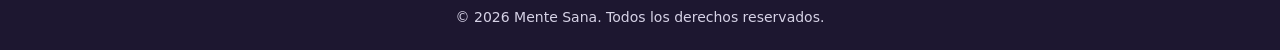
==== commit 240809e8: "Add files via upload" ====
--- a/index.html
+++ b/index.html
@@ -3,6 +3,7 @@
 <head>
   <meta charset="UTF-8">
   <meta name="viewport" content="width=device-width, initial-scale=1.0">
+  <br>
   <title>Mente Sana — Tu bienestar mental es prioridad</title>
 
   <!-- Bootstrap 5 -->
@@ -46,19 +47,54 @@
   <header class="ms-hero">
     <div class="container">
       <div class="text-center mb-4">
+        <br>
         <h1>Tu bienestar mental es prioridad</h1>
         <p class="lead mt-3">Apoyo psicológico profesional, humano y accesible.<br>
           Recupera el equilibrio y encuentra herramientas para sentirte mejor día a día.</p>
       </div>
 
       <div class="row g-4 mt-2 align-items-stretch">
-        <!-- Tarjeta servicios + recursos -->
+        <!-- Tarjeta servicios + recursos mejorada -->
         <div class="col-lg-6">
-          <div class="ms-floatcard h-100 reveal">
-            <h5 class="mb-2"><i class="bi bi-stars text-purple me-2"></i>Servicios destacados</h5>
-            <p class="mb-3">Terapia individual · Terapia grupal · Coaching emocional · Atención online</p>
-            <h5 class="mb-2"><i class="bi bi-journal-text text-purple me-2"></i>Recursos</h5>
-            <p class="mb-0">Artículos, guías descargables y tests de bienestar para acompañar tu proceso.</p>
+          <div class="ms-floatcard ms-home-card h-100 reveal">
+            <div class="d-flex align-items-start gap-3 mb-3">
+              <div class="ms-home-icon"><i class="bi bi-stars"></i></div>
+              <div>
+                <h5 class="mb-1">Servicios destacados</h5>
+                <p class="mb-0">Acompañamiento profesional para recuperar equilibrio, claridad y bienestar emocional.</p>
+              </div>
+            </div>
+
+            <div class="ms-home-highlights">
+              <div class="ms-home-highlight">
+                <img src="imagenes/img1.jpeg" alt="Terapia individual">
+                <div>
+                  <h6>Terapia individual</h6>
+                  <p>Sesiones personalizadas, presenciales u online.</p>
+                </div>
+              </div>
+
+              <div class="ms-home-highlight">
+                <img src="imagenes/img2.jpeg" alt="Terapia grupal">
+                <div>
+                  <h6>Terapia grupal</h6>
+                  <p>Espacios de apoyo para desarrollar habilidades emocionales.</p>
+                </div>
+              </div>
+
+              <div class="ms-home-highlight">
+                <img src="imagenes/img9.jpeg" alt="Recursos de bienestar">
+                <div>
+                  <h6>Recursos de bienestar</h6>
+                  <p>Guías, artículos y tests para acompañar tu proceso.</p>
+                </div>
+              </div>
+            </div>
+
+            <div class="ms-home-card-footer">
+              <span><i class="bi bi-shield-heart me-1"></i> Atención humana, ética y confidencial</span>
+              <a href="servicios.html" class="btn btn-ms-soft">Ver servicios</a>
+            </div>
           </div>
         </div>
         <!-- Tarjeta testimonio -->
--- a/styles.css
+++ b/styles.css
@@ -113,28 +113,30 @@
   display: flex;
   align-items: center;
   background:
-    linear-gradient(180deg, rgba(255,255,255,.28), rgba(255,255,255,.18)),
+    linear-gradient(135deg, rgba(164, 120, 233, .88) 0%, rgba(194, 159, 237, .80) 42%, rgba(241, 206, 224, .72) 100%),
     url("imagenes/home-bg.jpg") center/cover no-repeat;
   overflow: hidden;
 }
 .ms-hero::after {
   content:"";
   position:absolute; inset:0;
-  background: radial-gradient(circle at 20% 90%, rgba(255,255,255,.25), transparent 40%),
-              radial-gradient(circle at 80% 20%, rgba(255,255,255,.20), transparent 45%);
+  background:
+    linear-gradient(180deg, rgba(255,255,255,.06), rgba(255,255,255,.10)),
+    radial-gradient(circle at 18% 88%, rgba(255,255,255,.18), transparent 38%),
+    radial-gradient(circle at 82% 18%, rgba(255,255,255,.14), transparent 42%);
 }
 .ms-hero .container { position: relative; z-index: 2; }
 .ms-hero h1 {
   font-weight: 800;
   font-size: clamp(2rem, 5vw, 3.4rem);
-  color: #1c1c2b;
-  text-shadow: 0 2px 12px rgba(255,255,255,.4);
+  color: #ffffff;
+  text-shadow: 0 3px 14px rgba(73, 34, 110, .28);
 }
 .ms-hero .lead {
   color: #ffffff;
   font-style: italic;
   font-size: clamp(1rem, 2.2vw, 1.5rem);
-  text-shadow: 0 2px 10px rgba(0,0,0,.25);
+  text-shadow: 0 2px 10px rgba(73, 34, 110, .22);
 }
 
 /* Tarjetas flotantes del hero */
@@ -330,3 +332,162 @@
 .ms-appoint{min-height:650px;}
 .confirm-img{max-width:170px;width:70%;height:auto;display:block;margin:0 auto 1rem;}
 .card-img-top{height:220px;object-fit:cover;width:100%;}
+
+/* ===== Revisión visual final basada en las capturas de ejemplo ===== */
+:root { --ms-page-lilac: #ECEAF4; }
+body.ms-lilac-page { background: var(--ms-page-lilac); }
+body.ms-lilac-page .ms-pagehead,
+body.ms-lilac-page .section,
+body.ms-lilac-page .section.pt-0,
+body.ms-lilac-page .bg-lav {
+  background: var(--ms-page-lilac) !important;
+}
+body.ms-lilac-page .ms-pagehead {
+  padding-top: 3.15rem;
+  padding-bottom: 1.35rem;
+}
+body.ms-lilac-page .section { padding-top: 2.55rem; padding-bottom: 2.9rem; }
+body.ms-lilac-page .section.pt-0 { padding-top: .35rem !important; }
+body.ms-lilac-page .ms-card { background: #fff; }
+body.ms-lilac-page .ms-form-card { background: rgba(255,255,255,.72); }
+
+/* Evita que el footer aparezca pegado en páginas con poco contenido */
+body.ms-lilac-page .page-fill { min-height: calc(100vh - 260px); }
+
+/* Nosotros: imágenes iguales a las del PDF, bien encuadradas */
+.about-main-img {
+  height: 250px;
+  width: 100%;
+  object-fit: cover;
+  object-position: center;
+  border-radius: 4px;
+}
+.ms-feature-photo {
+  width: 170px;
+  height: 105px;
+  object-fit: cover;
+  object-position: center;
+  background: #fff;
+}
+
+/* Cards de productos y recursos como las capturas */
+body.ms-lilac-page .card-img-top {
+  height: 275px;
+  object-fit: cover;
+  object-position: center;
+}
+body.ms-lilac-page .ms-card {
+  border-radius: 18px;
+  overflow: hidden;
+}
+body.ms-lilac-page .ms-card .p-4 { padding: 2rem 1.5rem !important; }
+
+/* Recursos: buscador ancho con botón morado redondeado */
+.recursos-search .form-control { min-height: 60px; border-radius: 14px 0 0 14px; }
+.recursos-search .btn { min-width: 82px; border-radius: 0 28px 28px 0; }
+
+/* Home más cercano a la maqueta */
+.ms-hero { min-height: 74vh; }
+.ms-floatcard { min-height: 225px; }
+.ms-hero .row { margin-top: 3.2rem !important; }
+
+/* Contactos: imagen de ubicación con la altura de la referencia */
+.contact-map-img {
+  height: 370px;
+  object-fit: cover;
+  object-position: center;
+}
+
+/* Servicios: tarjetas similares al PDF y sin que el footer suba */
+.ms-services { min-height: calc(100vh - 86px); }
+.ms-service-card img { height: 210px; object-fit: cover; object-position: center; }
+
+@media (max-width: 991px) {
+  body.ms-lilac-page .card-img-top { height: 220px; }
+  .about-main-img { height: 220px; }
+  .contact-map-img { height: 280px; }
+}
+
+/* ---------- Tarjeta principal de Inicio mejorada ---------- */
+.ms-home-card {
+  display: flex;
+  flex-direction: column;
+  gap: 1rem;
+}
+
+.ms-home-icon {
+  width: 46px;
+  height: 46px;
+  flex: 0 0 46px;
+  border-radius: 15px;
+  display: flex;
+  align-items: center;
+  justify-content: center;
+  color: #fff;
+  font-size: 1.45rem;
+  background: linear-gradient(135deg, #9D4EDD, #7B2CBF);
+  box-shadow: 0 8px 20px rgba(123, 44, 191, .22);
+}
+
+.ms-home-highlights {
+  display: grid;
+  gap: .85rem;
+}
+
+.ms-home-highlight {
+  display: grid;
+  grid-template-columns: 92px 1fr;
+  gap: .9rem;
+  align-items: center;
+  background: rgba(255,255,255,.60);
+  border: 1px solid rgba(123, 44, 191, .08);
+  border-radius: 18px;
+  padding: .75rem;
+}
+
+.ms-home-highlight img {
+  width: 92px;
+  height: 70px;
+  object-fit: cover;
+  border-radius: 14px;
+  box-shadow: 0 6px 16px rgba(94, 27, 158, .12);
+}
+
+.ms-home-highlight h6 {
+  font-weight: 700;
+  margin-bottom: .2rem;
+  color: var(--ms-text);
+}
+
+.ms-home-highlight p {
+  margin: 0;
+  color: #4b4f64;
+  font-size: .93rem;
+  line-height: 1.35;
+}
+
+.ms-home-card-footer {
+  margin-top: auto;
+  display: flex;
+  align-items: center;
+  justify-content: space-between;
+  gap: .9rem;
+  flex-wrap: wrap;
+  padding-top: .25rem;
+}
+
+.ms-home-card-footer span {
+  color: #4b4f64;
+  font-weight: 600;
+  font-size: .95rem;
+}
+
+@media (max-width: 575px) {
+  .ms-home-highlight {
+    grid-template-columns: 1fr;
+  }
+  .ms-home-highlight img {
+    width: 100%;
+    height: 135px;
+  }
+}
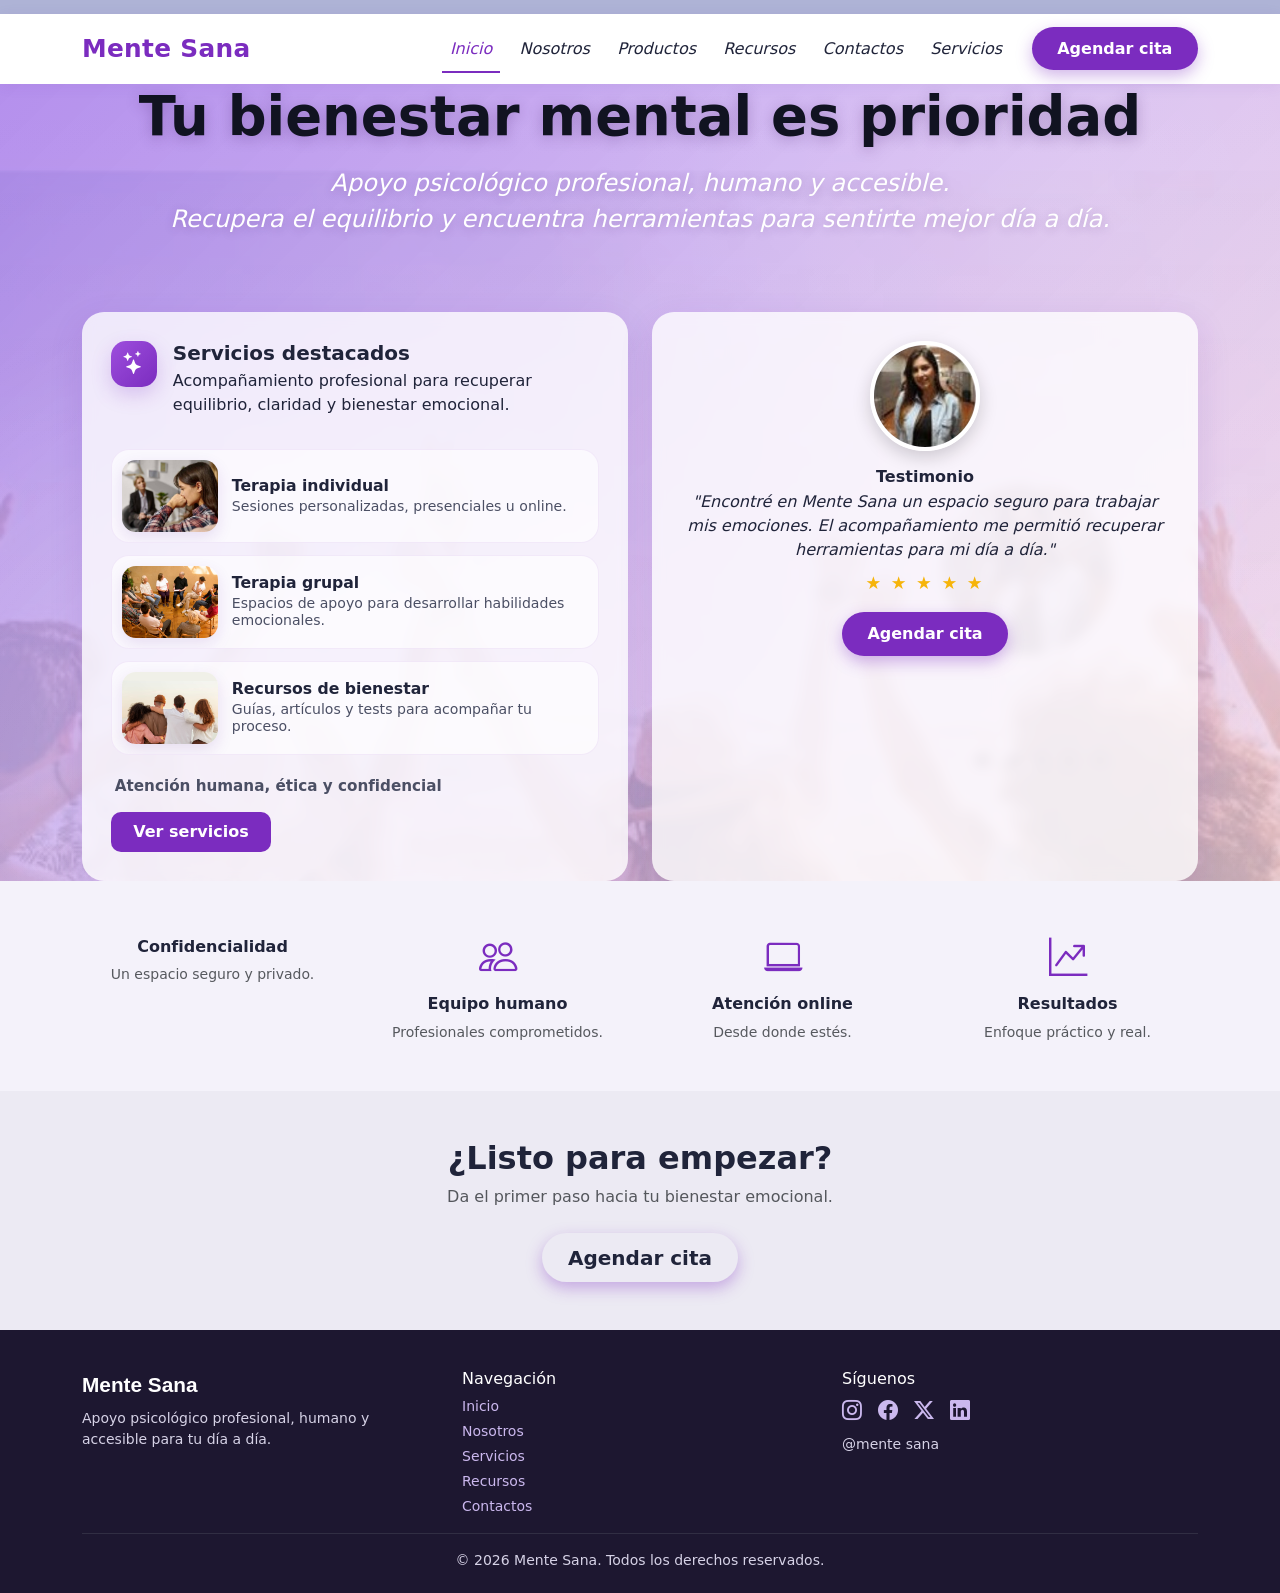
==== commit 00256293: "Add files via upload" ====
--- a/index.html
+++ b/index.html
@@ -3,7 +3,6 @@
 <head>
   <meta charset="UTF-8">
   <meta name="viewport" content="width=device-width, initial-scale=1.0">
-  <br>
   <title>Mente Sana — Tu bienestar mental es prioridad</title>
 
   <!-- Bootstrap 5 -->
@@ -16,6 +15,70 @@
   <link href="https://fonts.googleapis.com/css2?family=Poppins:wght@500;600;700;800&family=Inter:wght@400;500;600&display=swap" rel="stylesheet">
   <!-- Estilos propios -->
   <link href="styles.css" rel="stylesheet">
+
+  <style>
+    /* Corrección específica para GitHub Pages: evita que las imágenes del bloque izquierdo del index se agranden */
+    .ms-hero-cards .ms-home-card .ms-home-highlights {
+      display: grid !important;
+      gap: 12px !important;
+    }
+
+    .ms-hero-cards .ms-home-card .ms-home-highlight {
+      display: grid !important;
+      grid-template-columns: 96px minmax(0, 1fr) !important;
+      align-items: center !important;
+      gap: 14px !important;
+      padding: 10px !important;
+      border-radius: 18px !important;
+      background: rgba(255,255,255,.62) !important;
+      overflow: hidden !important;
+    }
+
+    .ms-hero-cards .ms-home-card .ms-home-highlight img {
+      width: 96px !important;
+      min-width: 96px !important;
+      max-width: 96px !important;
+      height: 72px !important;
+      min-height: 72px !important;
+      max-height: 72px !important;
+      object-fit: cover !important;
+      display: block !important;
+      border-radius: 14px !important;
+    }
+
+    .ms-hero-cards .ms-home-card .ms-home-highlight h6 {
+      margin: 0 0 3px 0 !important;
+      font-size: .98rem !important;
+      line-height: 1.15 !important;
+    }
+
+    .ms-hero-cards .ms-home-card .ms-home-highlight p {
+      margin: 0 !important;
+      font-size: .88rem !important;
+      line-height: 1.25 !important;
+    }
+
+    .ms-hero-cards .ms-home-card {
+      min-height: 100% !important;
+      overflow: hidden !important;
+    }
+
+    @media (max-width: 575px) {
+      .ms-hero-cards .ms-home-card .ms-home-highlight {
+        grid-template-columns: 78px minmax(0, 1fr) !important;
+      }
+
+      .ms-hero-cards .ms-home-card .ms-home-highlight img {
+        width: 78px !important;
+        min-width: 78px !important;
+        max-width: 78px !important;
+        height: 62px !important;
+        min-height: 62px !important;
+        max-height: 62px !important;
+      }
+    }
+  </style>
+
 </head>
 <body>
 
@@ -47,13 +110,12 @@
   <header class="ms-hero">
     <div class="container">
       <div class="text-center mb-4">
-        <br>
         <h1>Tu bienestar mental es prioridad</h1>
         <p class="lead mt-3">Apoyo psicológico profesional, humano y accesible.<br>
           Recupera el equilibrio y encuentra herramientas para sentirte mejor día a día.</p>
       </div>
 
-      <div class="row g-4 mt-2 align-items-stretch">
+      <div class="row g-4 mt-2 align-items-stretch ms-hero-cards">
         <!-- Tarjeta servicios + recursos mejorada -->
         <div class="col-lg-6">
           <div class="ms-floatcard ms-home-card h-100 reveal">
--- a/styles.css
+++ b/styles.css
@@ -491,3 +491,41 @@
     height: 135px;
   }
 }
+
+
+/* ===== Fix final GitHub Pages: tamaño estable en imágenes del index ===== */
+.ms-hero-cards .ms-home-card .ms-home-highlights {
+  display: grid !important;
+  gap: 12px !important;
+}
+.ms-hero-cards .ms-home-card .ms-home-highlight {
+  display: grid !important;
+  grid-template-columns: 96px minmax(0, 1fr) !important;
+  align-items: center !important;
+  gap: 14px !important;
+  padding: 10px !important;
+  overflow: hidden !important;
+}
+.ms-hero-cards .ms-home-card .ms-home-highlight img {
+  width: 96px !important;
+  min-width: 96px !important;
+  max-width: 96px !important;
+  height: 72px !important;
+  min-height: 72px !important;
+  max-height: 72px !important;
+  object-fit: cover !important;
+  display: block !important;
+}
+@media (max-width: 575px) {
+  .ms-hero-cards .ms-home-card .ms-home-highlight {
+    grid-template-columns: 78px minmax(0, 1fr) !important;
+  }
+  .ms-hero-cards .ms-home-card .ms-home-highlight img {
+    width: 78px !important;
+    min-width: 78px !important;
+    max-width: 78px !important;
+    height: 62px !important;
+    min-height: 62px !important;
+    max-height: 62px !important;
+  }
+}
